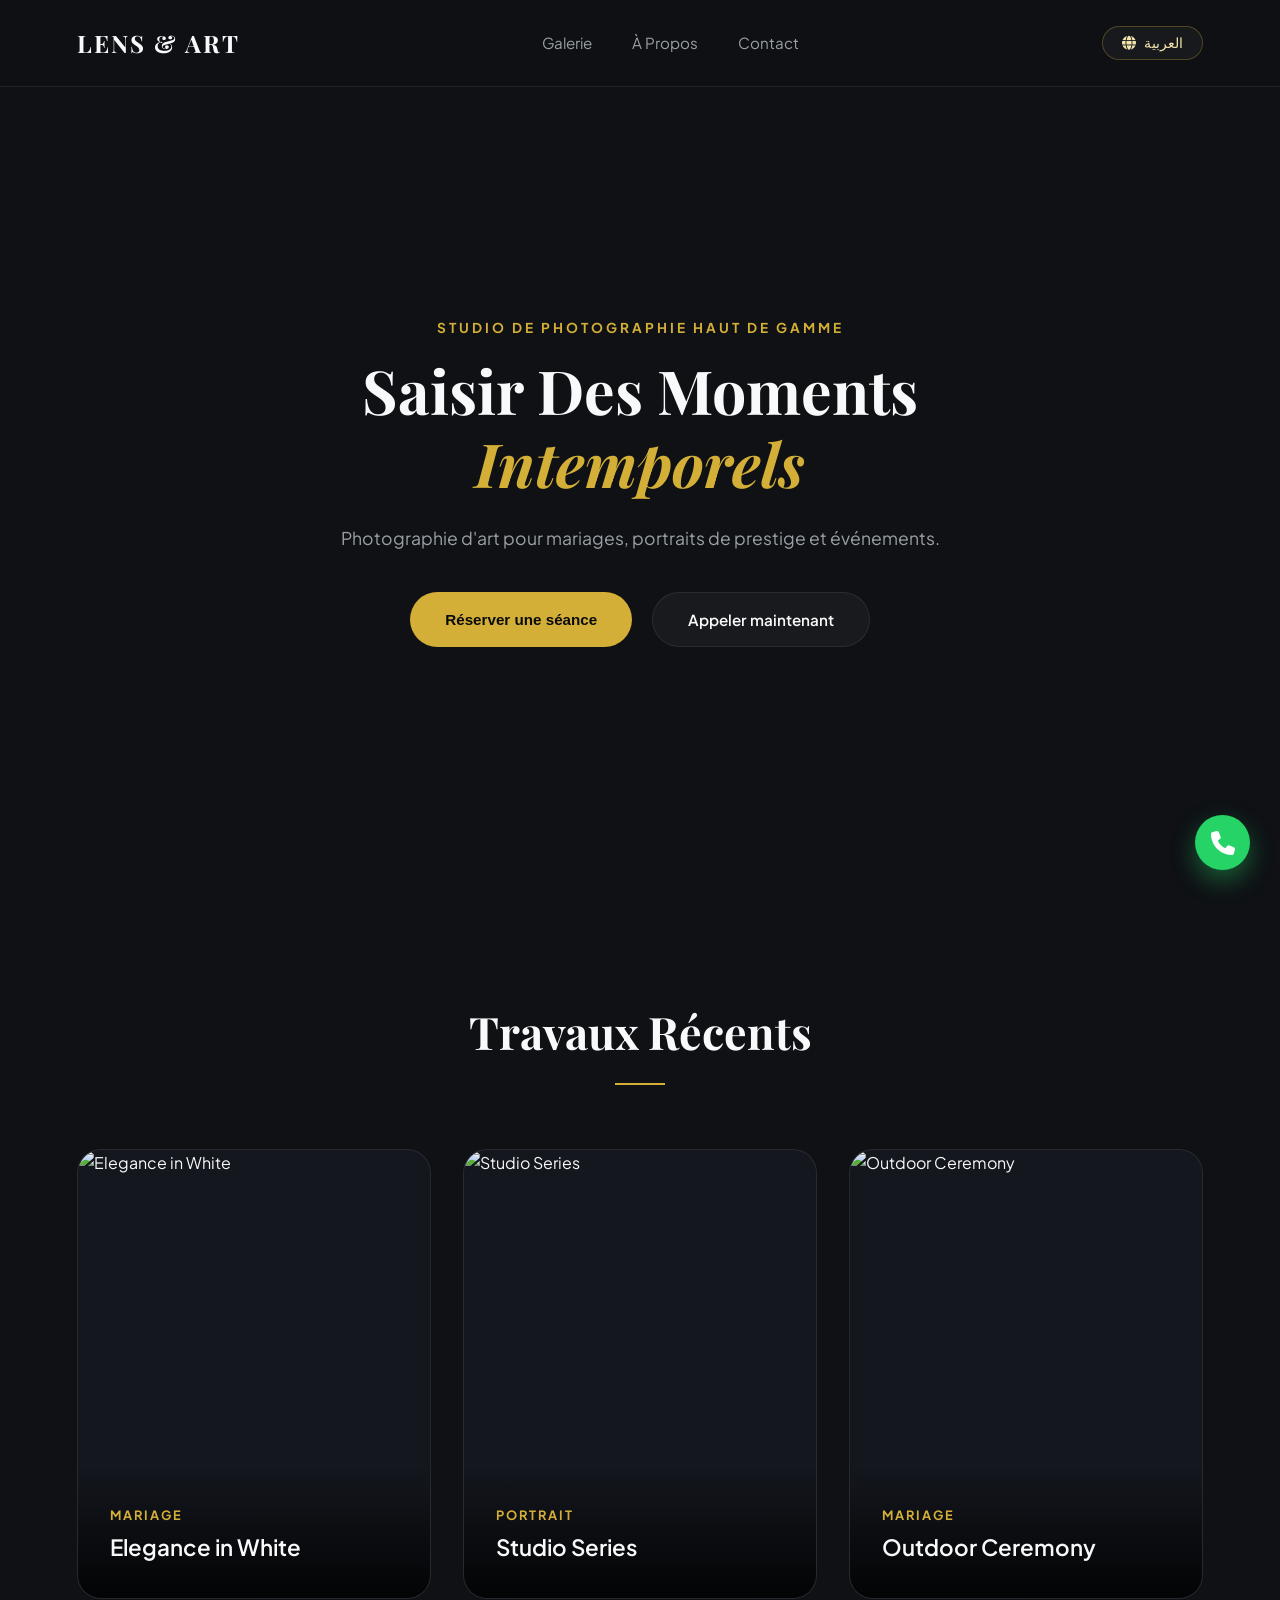
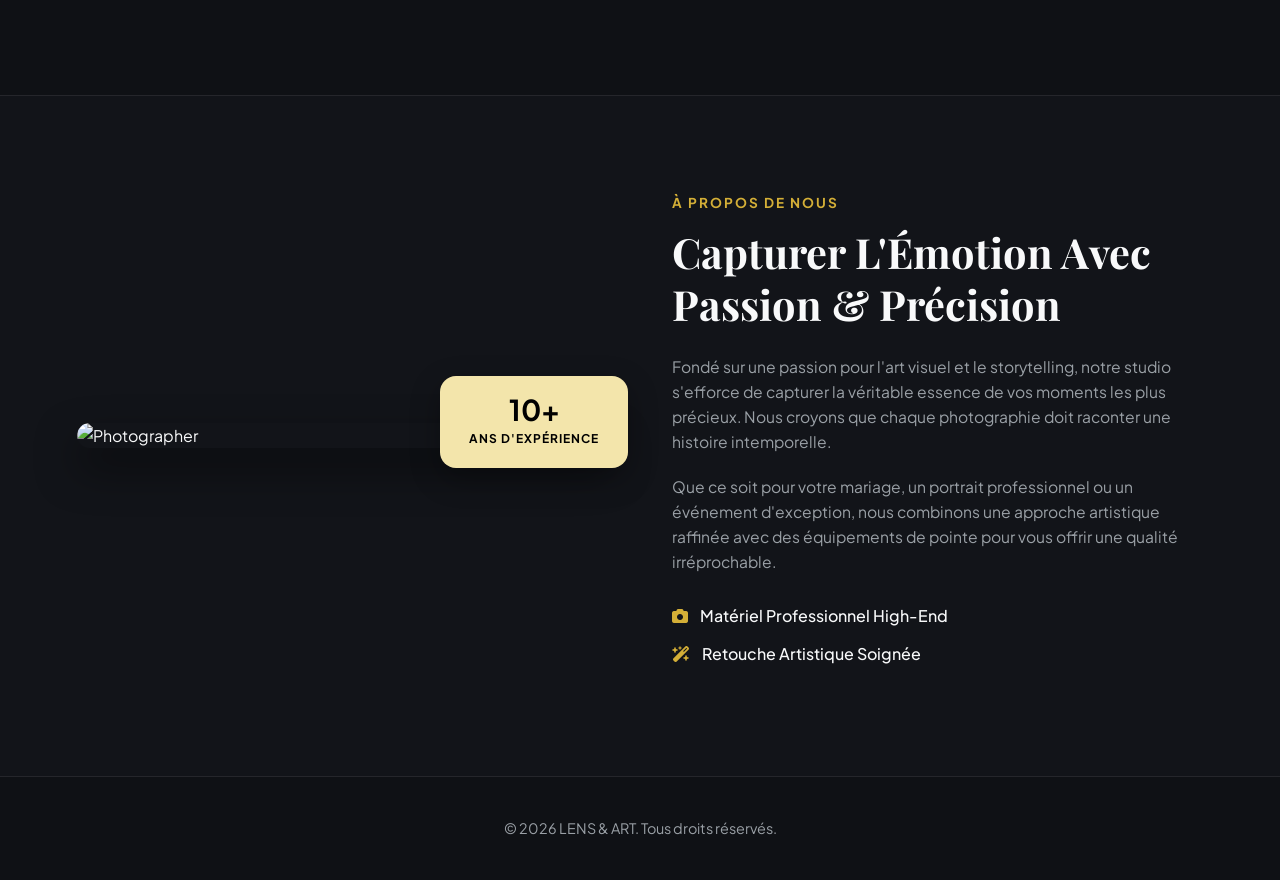
==== index.html @ c60e961c "Update index.html" ====
<!DOCTYPE html>
<html lang="fr" dir="ltr">
<head>
    <meta charset="UTF-8">
    <meta name="viewport" content="width=device-width, initial-scale=1.0">
    <title>LENS & ART | Fine Art Photography</title>

    <!-- Font Awesome Icons -->
    <link rel="stylesheet" href="https://cdnjs.cloudflare.com/ajax/libs/font-awesome/6.4.0/css/all.min.css">

    <!-- Google Fonts -->
    <link rel="preconnect" href="https://fonts.googleapis.com">
    <link rel="preconnect" href="https://fonts.gstatic.com" crossorigin>
    <link href="https://fonts.googleapis.com/css2?family=Cairo:wght@300;400;600;700;800&family=Playfair+Display:ital,wght@0,400;0,600;0,700;1,400&family=Plus+Jakarta+Sans:wght@300;400;500;600;700&display=swap" rel="stylesheet">

    <style>
        :root {
            --bg-dark: #0f1115;
            --bg-card: rgba(22, 25, 32, 0.85);
            --bg-glass: rgba(255, 255, 255, 0.04);
            --accent-gold: #d4af37;
            --accent-gold-light: #f3e5ab;
            --accent-gradient: linear-gradient(135deg, #d4af37 0%, #aa7c11 100%);
            --text-main: #f8f9fa;
            --text-muted: #9aa0a6;
            --border-gold: rgba(212, 175, 55, 0.3);
            --border-subtle: rgba(255, 255, 255, 0.08);
            --font-fr: 'Plus Jakarta Sans', sans-serif;
            --font-ar: 'Cairo', sans-serif;
            --font-serif: 'Playfair Display', serif;
        }

        * {
            box-sizing: border-box;
            margin: 0;
            padding: 0;
        }

        body {
            background-color: var(--bg-dark);
            color: var(--text-main);
            font-family: var(--font-fr);
            line-height: 1.6;
            overflow-x: hidden;
        }

        html[dir="rtl"] body {
            font-family: var(--font-ar);
        }

        /* Floating Contact Button */
        .floating-call {
            position: fixed;
            bottom: 30px;
            right: 30px;
            width: 55px;
            height: 55px;
            background: #25d366;
            color: white;
            border-radius: 50%;
            display: flex;
            align-items: center;
            justify-content: center;
            font-size: 1.5rem;
            box-shadow: 0 10px 25px rgba(37, 211, 102, 0.4);
            z-index: 999;
            text-decoration: none;
            transition: transform 0.3s;
        }

        .floating-call:hover {
            transform: scale(1.1);
        }

        /* Navbar */
        .navbar {
            display: flex;
            justify-content: space-between;
            align-items: center;
            padding: 1.5rem 6%;
            position: fixed;
            top: 0;
            left: 0;
            right: 0;
            z-index: 100;
            background: rgba(15, 17, 21, 0.85);
            backdrop-filter: blur(16px);
            border-bottom: 1px solid var(--border-subtle);
        }

        .logo {
            font-family: var(--font-serif);
            font-size: 1.5rem;
            font-weight: 700;
            letter-spacing: 2px;
            color: var(--text-main);
            text-decoration: none;
        }

        .nav-links {
            display: flex;
            gap: 2.5rem;
            align-items: center;
            list-style: none;
        }

        .nav-links a {
            color: var(--text-muted);
            text-decoration: none;
            transition: all 0.3s ease;
            font-size: 0.95rem;
        }

        .nav-links a:hover {
            color: var(--accent-gold);
        }

        .btn-lang {
            background: var(--bg-glass);
            border: 1px solid var(--border-gold);
            color: var(--accent-gold-light);
            padding: 0.5rem 1.2rem;
            border-radius: 30px;
            cursor: pointer;
            transition: all 0.3s ease;
            font-size: 0.88rem;
            display: flex;
            align-items: center;
            gap: 8px;
        }

        .btn-lang:hover {
            background: var(--accent-gold);
            color: #000;
        }

        /* Hero Section */
        .hero {
            min-height: 100vh;
            display: flex;
            align-items: center;
            justify-content: center;
            text-align: center;
            padding: 8rem 1.5rem 4rem;
            position: relative;
            background: linear-gradient(180deg, rgba(15, 17, 21, 0.7) 0%, rgba(15, 17, 21, 0.95) 100%),
                        url('https://images.unsplash.com/photo-1492691527719-9d1e07e534b4?auto=format&fit=crop&w=1920&q=80') center/cover no-repeat fixed;
        }

        .hero-content {
            max-width: 850px;
        }

        .tagline {
            color: var(--accent-gold);
            letter-spacing: 3px;
            font-size: 0.85rem;
            font-weight: 700;
            margin-bottom: 1rem;
            text-transform: uppercase;
        }

        .hero h1 {
            font-family: var(--font-serif);
            font-size: 3.8rem;
            line-height: 1.2;
            margin-bottom: 1.5rem;
        }

        .text-accent {
            color: var(--accent-gold);
            font-style: italic;
        }

        .hero p {
            color: var(--text-muted);
            font-size: 1.1rem;
            margin-bottom: 2.5rem;
            max-width: 600px;
            margin-left: auto;
            margin-right: auto;
        }

        .hero-btns {
            display: flex;
            gap: 1.2rem;
            justify-content: center;
            flex-wrap: wrap;
        }

        .btn-primary {
            background: var(--accent-gold);
            color: #0a0b0d;
            padding: 0.9rem 2.2rem;
            border-radius: 30px;
            border: none;
            font-weight: 700;
            font-size: 0.95rem;
            cursor: pointer;
            text-decoration: none;
            transition: all 0.3s ease;
        }

        .btn-primary:hover {
            background: #b89628;
            transform: translateY(-2px);
        }

        .btn-secondary {
            background: var(--bg-glass);
            color: var(--text-main);
            padding: 0.9rem 2.2rem;
            border-radius: 30px;
            border: 1px solid var(--border-subtle);
            font-weight: 600;
            font-size: 0.95rem;
            cursor: pointer;
            text-decoration: none;
            transition: all 0.3s ease;
        }

        /* Works Section (Gallery) */
        .works-section {
            padding: 6rem 6%;
            background: var(--bg-dark);
        }

        .section-header {
            text-align: center;
            margin-bottom: 4rem;
        }

        .section-header h2 {
            font-family: var(--font-serif);
            font-size: 2.8rem;
            font-weight: 700;
            position: relative;
            display: inline-block;
        }

        .section-header h2::after {
            content: '';
            display: block;
            width: 50px;
            height: 2px;
            background: var(--accent-gold);
            margin: 15px auto 0;
        }

        .gallery-grid {
            display: grid;
            grid-template-columns: repeat(auto-fill, minmax(320px, 1fr));
            gap: 2rem;
        }

        .gallery-card {
            position: relative;
            border-radius: 24px;
            overflow: hidden;
            height: 450px;
            background: var(--bg-card);
            border: 1px solid var(--border-subtle);
        }

        .gallery-card img {
            width: 100%;
            height: 100%;
            object-fit: cover;
            transition: transform 0.5s ease;
        }

        .gallery-card:hover img {
            transform: scale(1.05);
        }

        .card-overlay {
            position: absolute;
            bottom: 0;
            left: 0;
            right: 0;
            padding: 2.5rem 2rem 2rem;
            background: linear-gradient(transparent, rgba(0, 0, 0, 0.85));
        }

        .card-overlay .category {
            font-size: 0.8rem;
            color: var(--accent-gold);
            letter-spacing: 2px;
            text-transform: uppercase;
            font-weight: 700;
            display: block;
            margin-bottom: 0.3rem;
        }

        .card-overlay h3 {
            font-size: 1.4rem;
            font-weight: 600;
            color: var(--text-main);
        }

        /* About Section */
        .about-section {
            padding: 6rem 6%;
            background: #121419;
            border-top: 1px solid var(--border-subtle);
            border-bottom: 1px solid var(--border-subtle);
        }

        .about-container {
            display: grid;
            grid-template-columns: 1fr 1fr;
            gap: 4rem;
            align-items: center;
            max-width: 1200px;
            margin: 0 auto;
        }

        .about-image-wrapper {
            position: relative;
        }

        .about-img {
            width: 100%;
            border-radius: 20px;
            box-shadow: 0 20px 40px rgba(0,0,0,0.5);
            display: block;
        }

        .experience-badge {
            position: absolute;
            bottom: -20px;
            right: -20px;
            background: #f3e5ab;
            color: #000;
            padding: 1.2rem 1.8rem;
            border-radius: 16px;
            font-weight: 700;
            box-shadow: 0 10px 30px rgba(0,0,0,0.3);
            text-align: center;
        }

        .experience-badge .num {
            font-size: 1.8rem;
            line-height: 1;
            display: block;
        }

        .experience-badge .text {
            font-size: 0.75rem;
            letter-spacing: 1px;
            text-transform: uppercase;
        }

        .about-content .sub {
            color: var(--accent-gold);
            font-size: 0.85rem;
            letter-spacing: 2px;
            font-weight: 700;
            margin-bottom: 0.8rem;
            text-transform: uppercase;
        }

        .about-content h2 {
            font-family: var(--font-serif);
            font-size: 2.6rem;
            line-height: 1.25;
            margin-bottom: 1.5rem;
        }

        .about-content p {
            color: var(--text-muted);
            margin-bottom: 1.2rem;
            font-size: 0.98rem;
        }

        .about-features {
            list-style: none;
            margin-top: 1.8rem;
        }

        .about-features li {
            display: flex;
            align-items: center;
            gap: 12px;
            margin-bottom: 0.8rem;
            color: var(--text-main);
            font-weight: 500;
        }

        .about-features i {
            color: var(--accent-gold);
        }

        /* Modal */
        .modal {
            display: none;
            position: fixed;
            top: 0;
            left: 0;
            width: 100%;
            height: 100%;
            background: rgba(0, 0, 0, 0.85);
            backdrop-filter: blur(8px);
            z-index: 1000;
            align-items: center;
            justify-content: center;
        }

        .modal.active {
            display: flex;
        }

        .modal-content {
            background: #161920;
            border: 1px solid var(--border-gold);
            padding: 2.5rem;
            border-radius: 20px;
            max-width: 500px;
            width: 90%;
            position: relative;
        }

        .close-btn {
            position: absolute;
            top: 1.2rem;
            right: 1.5rem;
            font-size: 1.5rem;
            color: var(--text-muted);
            cursor: pointer;
        }

        .form-group {
            margin-bottom: 1.2rem;
        }

        .form-group label {
            display: block;
            margin-bottom: 0.5rem;
            color: var(--text-muted);
            font-size: 0.9rem;
        }

        .form-group input, .form-group select {
            width: 100%;
            padding: 0.8rem 1rem;
            background: rgba(255, 255, 255, 0.05);
            border: 1px solid var(--border-subtle);
            border-radius: 8px;
            color: var(--text-main);
            outline: none;
        }

        .form-group select option {
            background: #161920;
            color: var(--text-main);
        }

        input[type="datetime-local"]::-webkit-calendar-picker-indicator {
            filter: invert(1);
            cursor: pointer;
        }

        footer {
            text-align: center;
            padding: 2.5rem;
            color: var(--text-muted);
            font-size: 0.9rem;
        }

        @media (max-width: 900px) {
            .about-container {
                grid-template-columns: 1fr;
            }
        }
    </style>

    <!-- Firebase SDKs -->
    <script src="https://www.gstatic.com/firebasejs/10.8.0/firebase-app-compat.js"></script>
    <script src="https://www.gstatic.com/firebasejs/10.8.0/firebase-firestore-compat.js"></script>
</head>
<body>

    <!-- Floating Contact Button -->
    <a href="tel:+213000000000" class="floating-call"><i class="fa-solid fa-phone"></i></a>

    <!-- Navbar -->
    <nav class="navbar">
        <a href="#" class="logo">LENS & ART</a>
        <ul class="nav-links">
            <li><a href="#gallery" id="navGallery">Galerie</a></li>
            <li><a href="#about" id="navAbout">À Propos</a></li>
            <li><a href="#contact" id="navContact">Contact</a></li>
        </ul>
        <div class="nav-btns">
            <button class="btn-lang" id="langToggle" onclick="toggleLanguage()"><i class="fa-solid fa-globe"></i> <span>العربية</span></button>
        </div>
    </nav>

    <!-- Hero Section -->
    <section class="hero">
        <div class="hero-content">
            <div class="tagline" id="heroTagline">STUDIO DE PHOTOGRAPHIE HAUT DE GAMME</div>
            <h1 id="heroTitle">Saisir Des Moments <br><span class="text-accent">Intemporels</span></h1>
            <p id="heroDesc">Photographie d'art pour mariages, portraits de prestige et événements.</p>
            <div class="hero-btns">
                <button class="btn-primary" id="btnBook" onclick="openModal()">Réserver une séance</button>
                <a href="tel:+213000000000" class="btn-secondary" id="btnCall">Appeler maintenant</a>
            </div>
        </div>
    </section>

    <!-- Works / Gallery Section -->
    <section class="works-section" id="gallery">
        <div class="section-header">
            <h2 id="galleryTitle">Travaux Récents</h2>
        </div>
        <div class="gallery-grid" id="galleryGrid">
            <div class="gallery-card">
                <img src="https://images.unsplash.com/photo-1519741497674-611481863552?auto=format&fit=crop&w=800&q=80" alt="Elegance in White">
                <div class="card-overlay">
                    <span class="category">MARIAGE</span>
                    <h3>Elegance in White</h3>
                </div>
            </div>
            <div class="gallery-card">
                <img src="https://images.unsplash.com/photo-1534528741775-53994a69daeb?auto=format&fit=crop&w=800&q=80" alt="Studio Series">
                <div class="card-overlay">
                    <span class="category">PORTRAIT</span>
                    <h3>Studio Series</h3>
                </div>
            </div>
            <div class="gallery-card">
                <img src="https://images.unsplash.com/photo-1511285560929-80b456fea0bc?auto=format&fit=crop&w=800&q=80" alt="Outdoor Ceremony">
                <div class="card-overlay">
                    <span class="category">MARIAGE</span>
                    <h3>Outdoor Ceremony</h3>
                </div>
            </div>
        </div>
    </section>

    <!-- About Section -->
    <section class="about-section" id="about">
        <div class="about-container">
            <div class="about-image-wrapper">
                <img src="https://images.unsplash.com/photo-1554048612-b6a482bc67e5?auto=format&fit=crop&w=800&q=80" alt="Photographer" class="about-img">
                <div class="experience-badge">
                    <span class="num">10+</span>
                    <span class="text">Ans d'expérience</span>
                </div>
            </div>
            <div class="about-content">
                <div class="sub" id="aboutSub">À PROPOS DE NOUS</div>
                <h2 id="aboutTitle">Capturer L'Émotion Avec Passion & Précision</h2>
                <p id="aboutDesc1">Fondé sur une passion pour l'art visuel et le storytelling, notre studio s'efforce de capturer la véritable essence de vos moments les plus précieux. Nous croyons que chaque photographie doit raconter une histoire intemporelle.</p>
                <p id="aboutDesc2">Que ce soit pour votre mariage, un portrait professionnel ou un événement d'exception, nous combinons une approche artistique raffinée avec des équipements de pointe pour vous offrir une qualité irréprochable.</p>
                <ul class="about-features">
                    <li id="feat1"><i class="fa-solid fa-camera"></i> Matériel Professionnel High-End</li>
                    <li id="feat2"><i class="fa-solid fa-wand-magic-sparkles"></i> Retouche Artistique Soignée</li>
                </ul>
            </div>
        </div>
    </section>

    <!-- Booking Modal -->
    <div class="modal" id="bookingModal">
        <div class="modal-content">
            <span class="close-btn" onclick="closeModal()">&times;</span>
            <h3 id="modalTitle" style="margin-bottom: 0.5rem; font-family: var(--font-serif); font-size: 1.5rem;">Réserver une séance photo</h3>
            <p id="modalDesc" style="color: var(--text-muted); font-size: 0.88rem; margin-bottom: 1.5rem;">Complétez le formulaire ci-dessous pour réserver votre date.</p>

            <form onsubmit="handleFormSubmit(event)">
                <div class="form-group">
                    <label id="lblNama">Nom complet</label>
                    <input type="text" id="inputName" required>
                </div>
                <div class="form-group">
                    <label id="lblPhone">Numéro de téléphone</label>
                    <input type="tel" id="inputPhone" required>
                </div>
                <div class="form-group">
                    <label id="lblType">Type de séance</label>
                    <select id="inputType" required></select>
                </div>
                <div class="form-group">
                    <label id="lblDateTime">Date et Heure de la séance</label>
                    <input type="datetime-local" id="inputDateTime" required onclick="this.showPicker()" style="cursor: pointer;">
                </div>
                <button type="submit" class="btn-primary" id="btnSubmit" style="width: 100%; margin-top: 1rem;">Confirmer la réservation</button>
            </form>
        </div>
    </div>

    <footer id="contact">
        <p id="footerCopy">© 2026 LENS & ART. Tous droits réservés.</p>
    </footer>

    <!-- Script Logic -->
    <script src="script.js"></script>
</body>
</html>
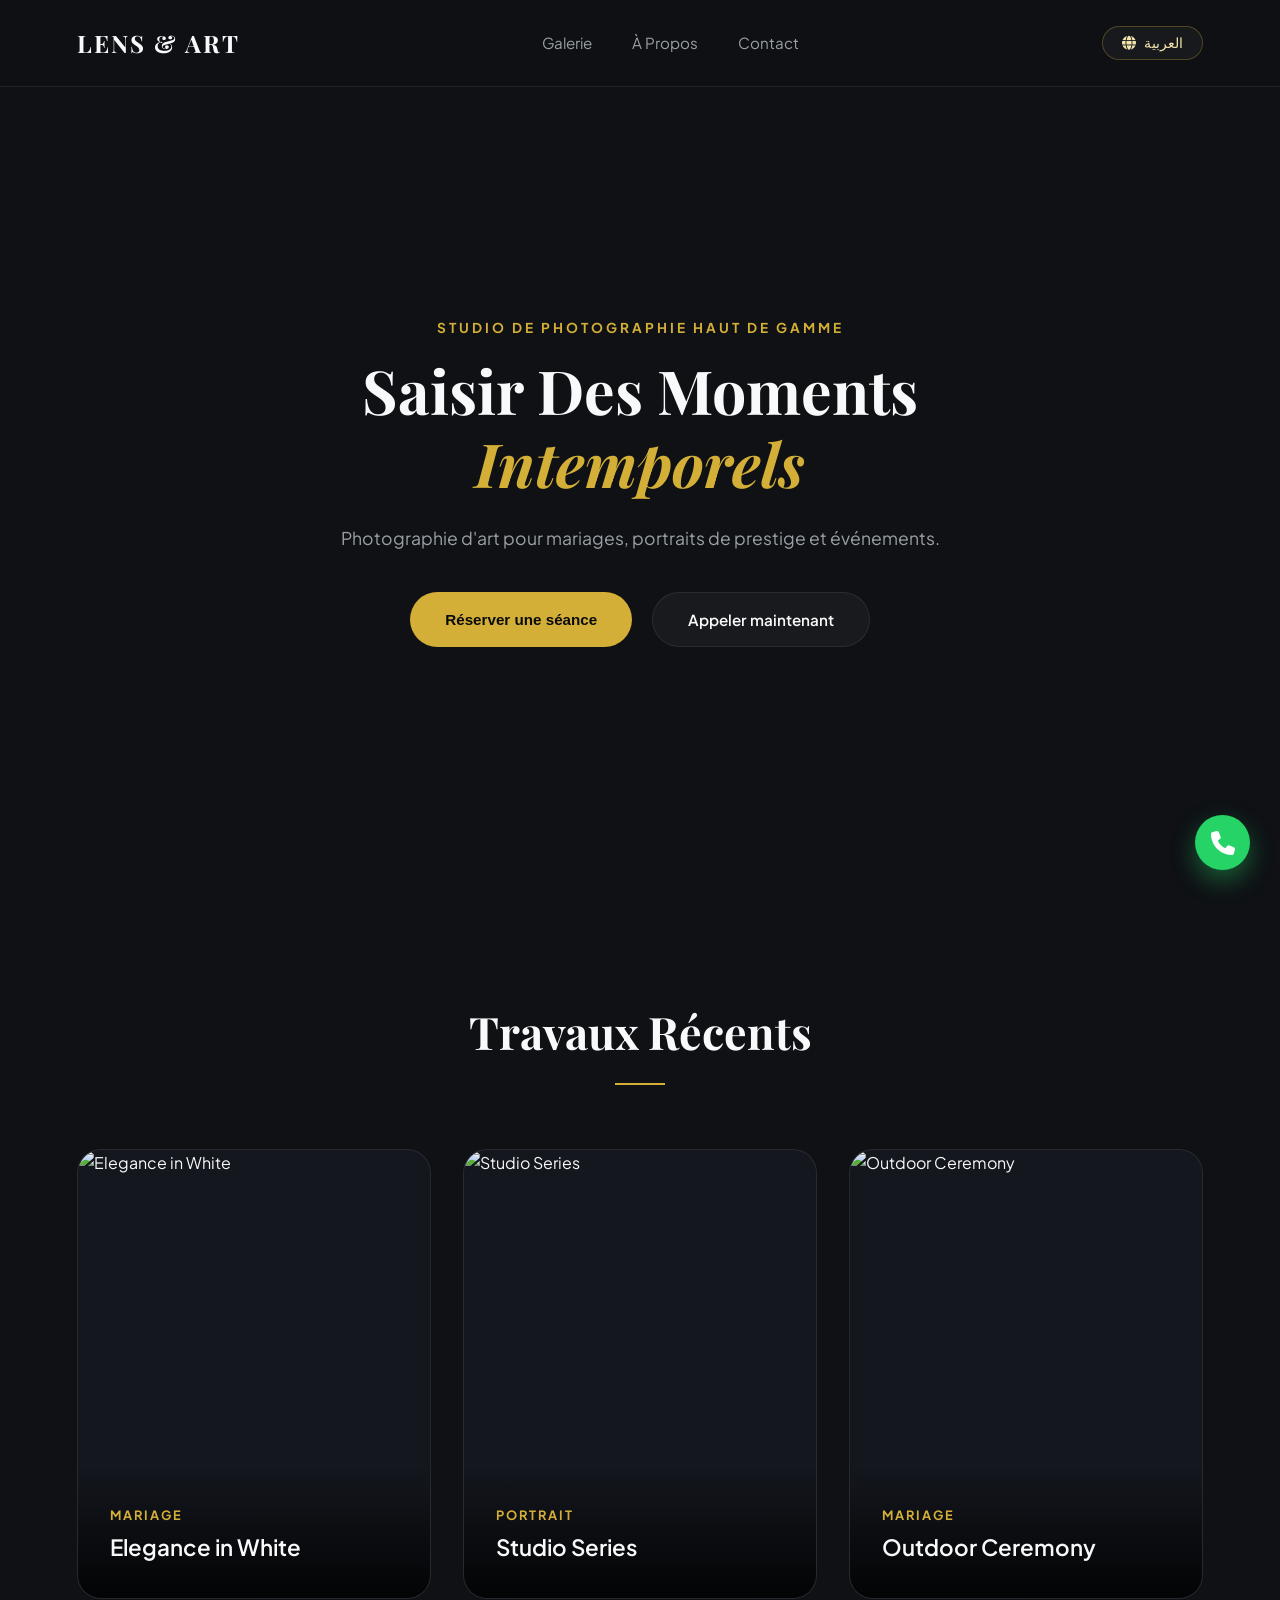
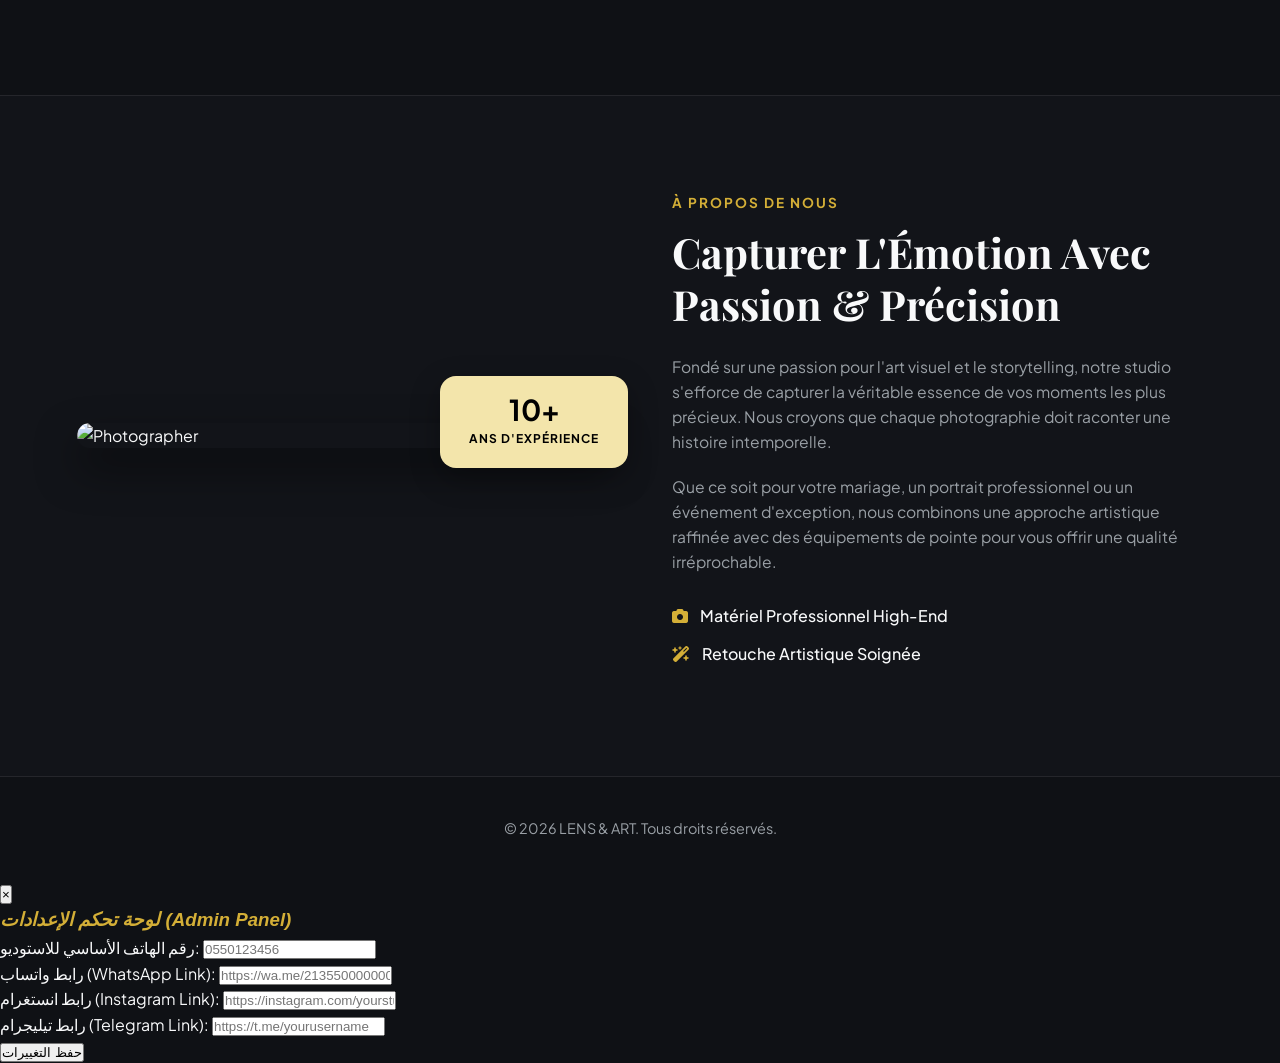
==== commit c6792c9e: "Add admin panel modal and social media links" ====
--- a/index.html
+++ b/index.html
@@ -492,7 +492,7 @@
             <li><a href="#contact" id="navContact">Contact</a></li>
         </ul>
         <div class="nav-btns">
-            <button class="btn-lang" id="langToggle" onclick="toggleLanguage()"><i class="fa-solid fa-globe"></i> <span>العربية</span></button>
+            <button class="btn-lang" id="langToggle"><i class="fa-solid fa-globe"></i> <span>العربية</span></button>
         </div>
     </nav>
 
@@ -503,7 +503,7 @@
             <h1 id="heroTitle">Saisir Des Moments <br><span class="text-accent">Intemporels</span></h1>
             <p id="heroDesc">Photographie d'art pour mariages, portraits de prestige et événements.</p>
             <div class="hero-btns">
-                <button class="btn-primary" id="btnBook" onclick="openModal()">Réserver une séance</button>
+                <button class="btn-primary" id="btnBook">Réserver une séance</button>
                 <a href="tel:+213000000000" class="btn-secondary" id="btnCall">Appeler maintenant</a>
             </div>
         </div>
@@ -565,11 +565,11 @@
     <!-- Booking Modal -->
     <div class="modal" id="bookingModal">
         <div class="modal-content">
-            <span class="close-btn" onclick="closeModal()">&times;</span>
+            <span class="close-btn" id="closeModalBtn">&times;</span>
             <h3 id="modalTitle" style="margin-bottom: 0.5rem; font-family: var(--font-serif); font-size: 1.5rem;">Réserver une séance photo</h3>
             <p id="modalDesc" style="color: var(--text-muted); font-size: 0.88rem; margin-bottom: 1.5rem;">Complétez le formulaire ci-dessous pour réserver votre date.</p>
 
-            <form onsubmit="handleFormSubmit(event)">
+            <form id="bookingForm">
                 <div class="form-group">
                     <label id="lblNama">Nom complet</label>
                     <input type="text" id="inputName" required>
@@ -584,7 +584,7 @@
                 </div>
                 <div class="form-group">
                     <label id="lblDateTime">Date et Heure de la séance</label>
-                    <input type="datetime-local" id="inputDateTime" required onclick="this.showPicker()" style="cursor: pointer;">
+                    <input type="datetime-local" id="inputDateTime" required style="cursor: pointer;">
                 </div>
                 <button type="submit" class="btn-primary" id="btnSubmit" style="width: 100%; margin-top: 1rem;">Confirmer la réservation</button>
             </form>
@@ -597,5 +597,37 @@
 
     <!-- Script Logic -->
     <script src="script.js"></script>
+    <!-- ================= SOCIAL MEDIA FLOATING BUBBLES ================= -->
+<div id="floatingBubbles" class="fixed bottom-6 left-6 z-50 flex flex-col gap-3">
+    <!-- سيتم تعبئتها ديناميكياً من الجافاسكريبت بناءً على إعدادات الأدمن -->
+</div>
+
+<!-- ================= ADMIN PANEL MODAL ================= -->
+<div id="adminModal" class="fixed inset-0 bg-black/70 z-50 hidden flex items-center justify-center p-4">
+    <div class="bg-zinc-900 text-white w-full max-w-lg rounded-2xl p-6 border border-zinc-700 shadow-2xl relative">
+        <button id="closeAdminBtn" class="absolute top-4 left-4 text-zinc-400 hover:text-white text-xl">&times;</button>
+        <h3 class="text-xl font-bold mb-4 text-accent">لوحة تحكم الإعدادات (Admin Panel)</h3>
+        
+        <form id="adminSettingsForm" class="space-y-4">
+            <div>
+                <label class="block text-sm mb-1">رقم الهاتف الأساسي للاستوديو:</label>
+                <input type="text" id="adminMainPhone" class="w-full bg-zinc-800 border border-zinc-700 rounded-lg p-2.5 text-white" placeholder="0550123456">
+            </div>
+            <div>
+                <label class="block text-sm mb-1">رابط واتساب (WhatsApp Link):</label>
+                <input type="text" id="adminWhatsapp" class="w-full bg-zinc-800 border border-zinc-700 rounded-lg p-2.5 text-white" placeholder="https://wa.me/213550000000">
+            </div>
+            <div>
+                <label class="block text-sm mb-1">رابط انستغرام (Instagram Link):</label>
+                <input type="text" id="adminInstagram" class="w-full bg-zinc-800 border border-zinc-700 rounded-lg p-2.5 text-white" placeholder="https://instagram.com/yourstudio">
+            </div>
+            <div>
+                <label class="block text-sm mb-1">رابط تيليجرام (Telegram Link):</label>
+                <input type="text" id="adminTelegram" class="w-full bg-zinc-800 border border-zinc-700 rounded-lg p-2.5 text-white" placeholder="https://t.me/yourusername">
+            </div>
+            <button type="submit" class="w-full bg-accent text-zinc-950 font-bold py-3 rounded-lg hover:opacity-95 transition">حفظ التغييرات</button>
+        </form>
+    </div>
+</div>
 </body>
 </html>
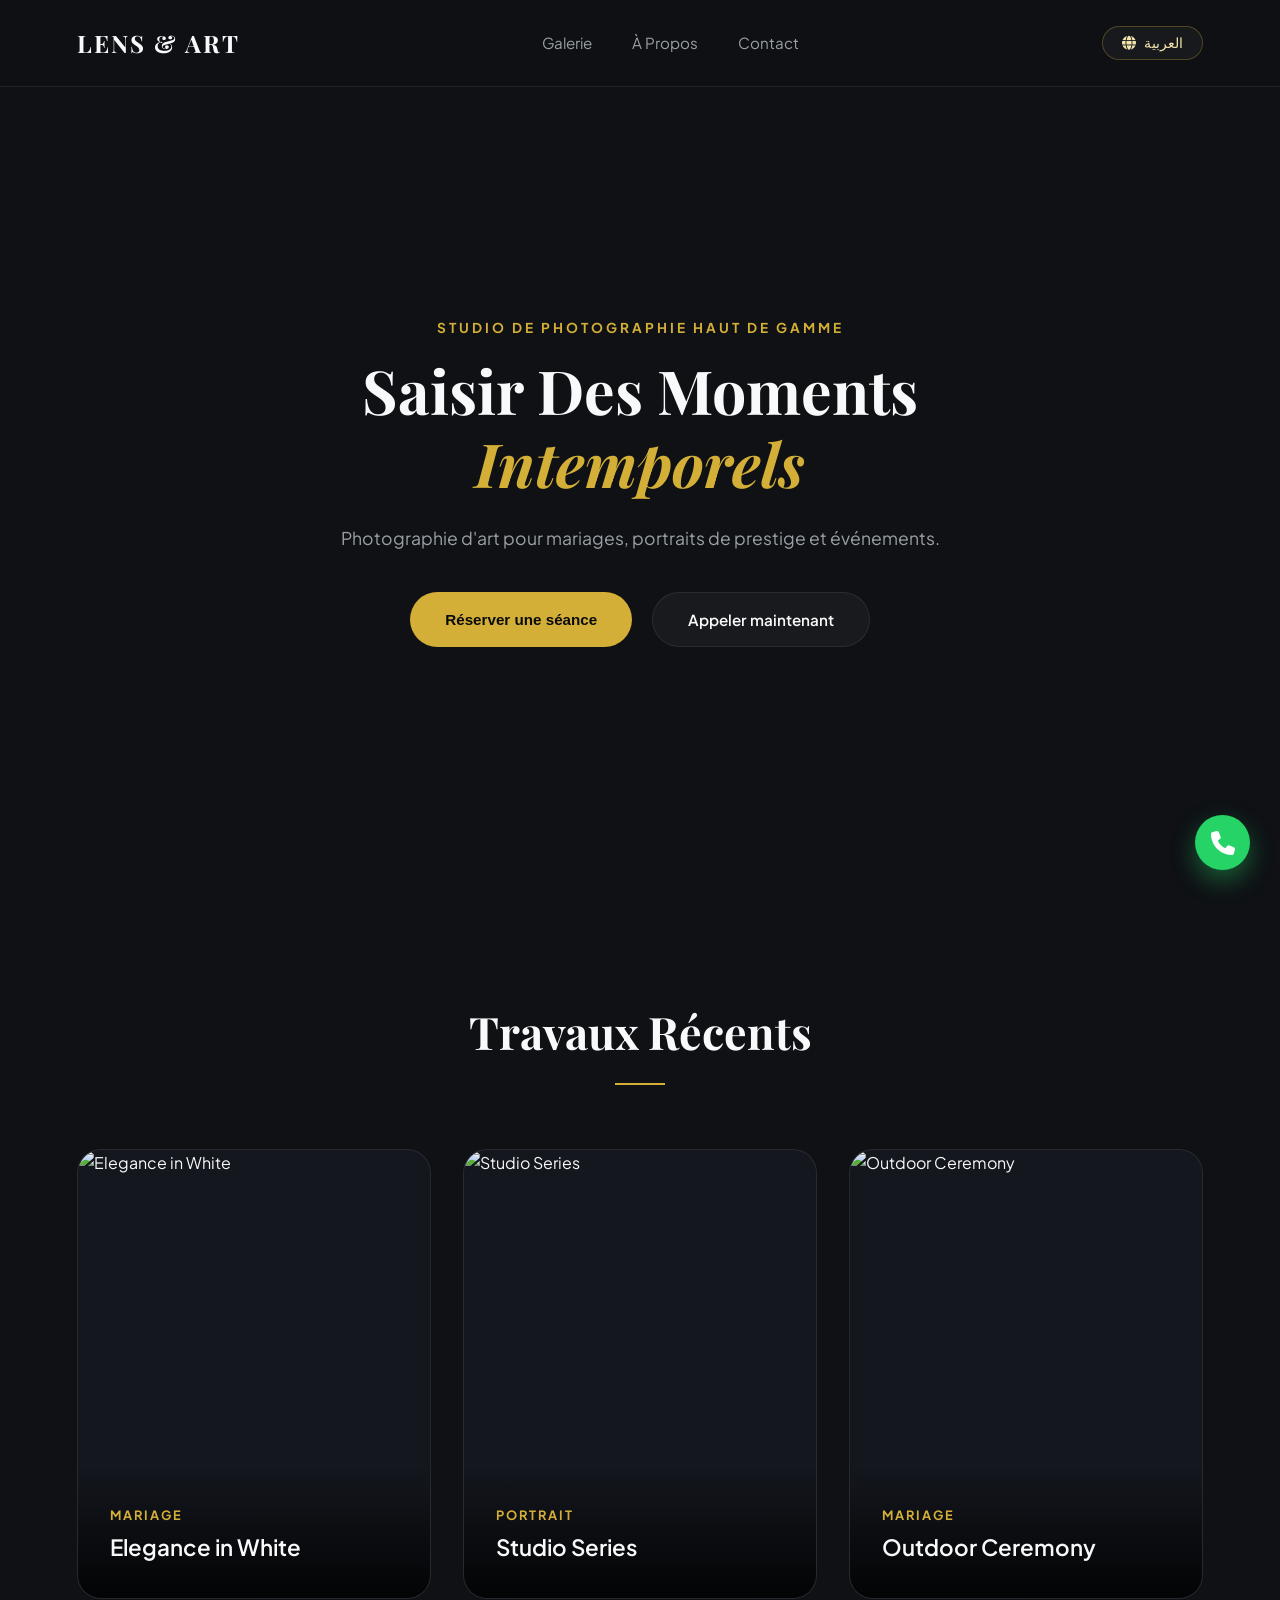
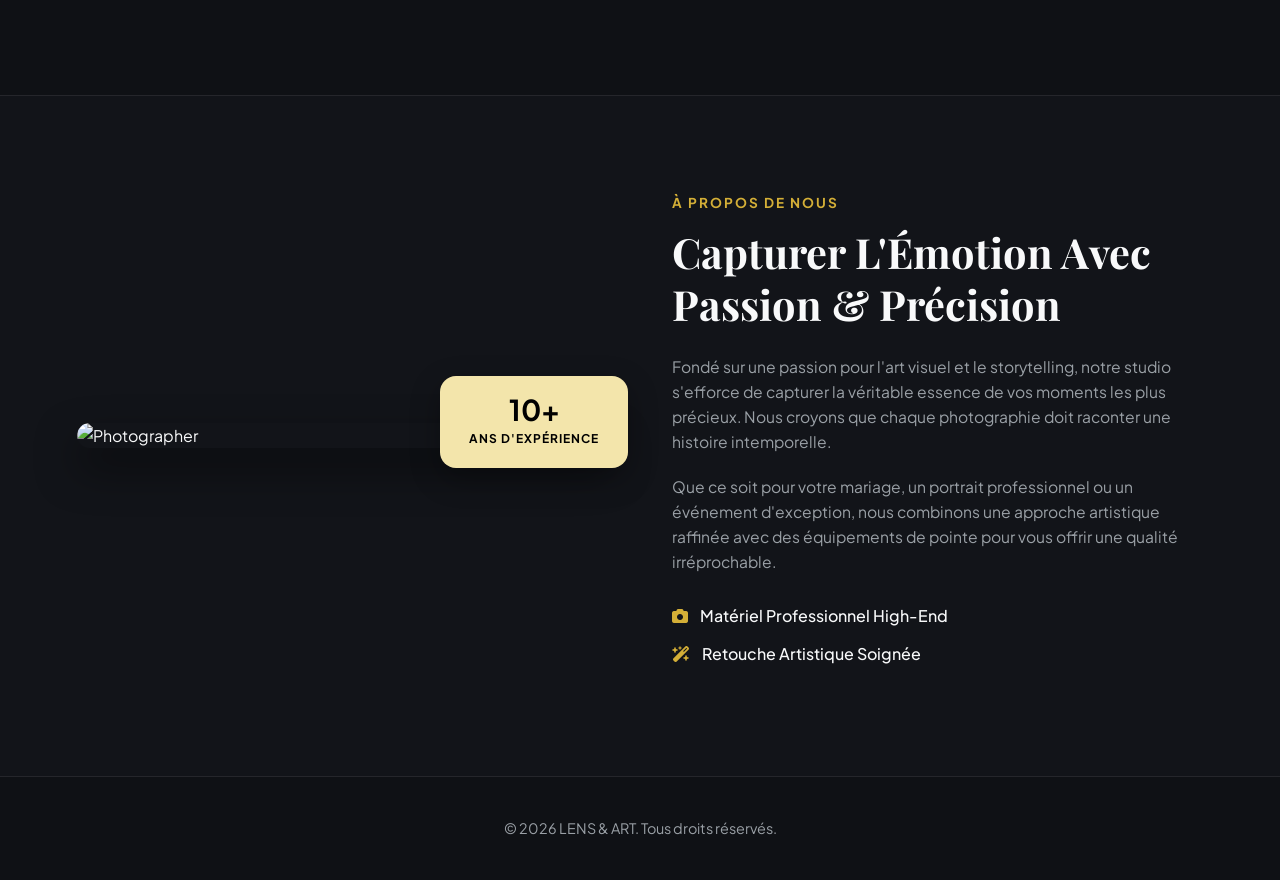
==== commit 77ceca46: "Update index.html" ====
--- a/index.html
+++ b/index.html
@@ -602,32 +602,5 @@
     <!-- سيتم تعبئتها ديناميكياً من الجافاسكريبت بناءً على إعدادات الأدمن -->
 </div>
 
-<!-- ================= ADMIN PANEL MODAL ================= -->
-<div id="adminModal" class="fixed inset-0 bg-black/70 z-50 hidden flex items-center justify-center p-4">
-    <div class="bg-zinc-900 text-white w-full max-w-lg rounded-2xl p-6 border border-zinc-700 shadow-2xl relative">
-        <button id="closeAdminBtn" class="absolute top-4 left-4 text-zinc-400 hover:text-white text-xl">&times;</button>
-        <h3 class="text-xl font-bold mb-4 text-accent">لوحة تحكم الإعدادات (Admin Panel)</h3>
-        
-        <form id="adminSettingsForm" class="space-y-4">
-            <div>
-                <label class="block text-sm mb-1">رقم الهاتف الأساسي للاستوديو:</label>
-                <input type="text" id="adminMainPhone" class="w-full bg-zinc-800 border border-zinc-700 rounded-lg p-2.5 text-white" placeholder="0550123456">
-            </div>
-            <div>
-                <label class="block text-sm mb-1">رابط واتساب (WhatsApp Link):</label>
-                <input type="text" id="adminWhatsapp" class="w-full bg-zinc-800 border border-zinc-700 rounded-lg p-2.5 text-white" placeholder="https://wa.me/213550000000">
-            </div>
-            <div>
-                <label class="block text-sm mb-1">رابط انستغرام (Instagram Link):</label>
-                <input type="text" id="adminInstagram" class="w-full bg-zinc-800 border border-zinc-700 rounded-lg p-2.5 text-white" placeholder="https://instagram.com/yourstudio">
-            </div>
-            <div>
-                <label class="block text-sm mb-1">رابط تيليجرام (Telegram Link):</label>
-                <input type="text" id="adminTelegram" class="w-full bg-zinc-800 border border-zinc-700 rounded-lg p-2.5 text-white" placeholder="https://t.me/yourusername">
-            </div>
-            <button type="submit" class="w-full bg-accent text-zinc-950 font-bold py-3 rounded-lg hover:opacity-95 transition">حفظ التغييرات</button>
-        </form>
-    </div>
-</div>
 </body>
 </html>
